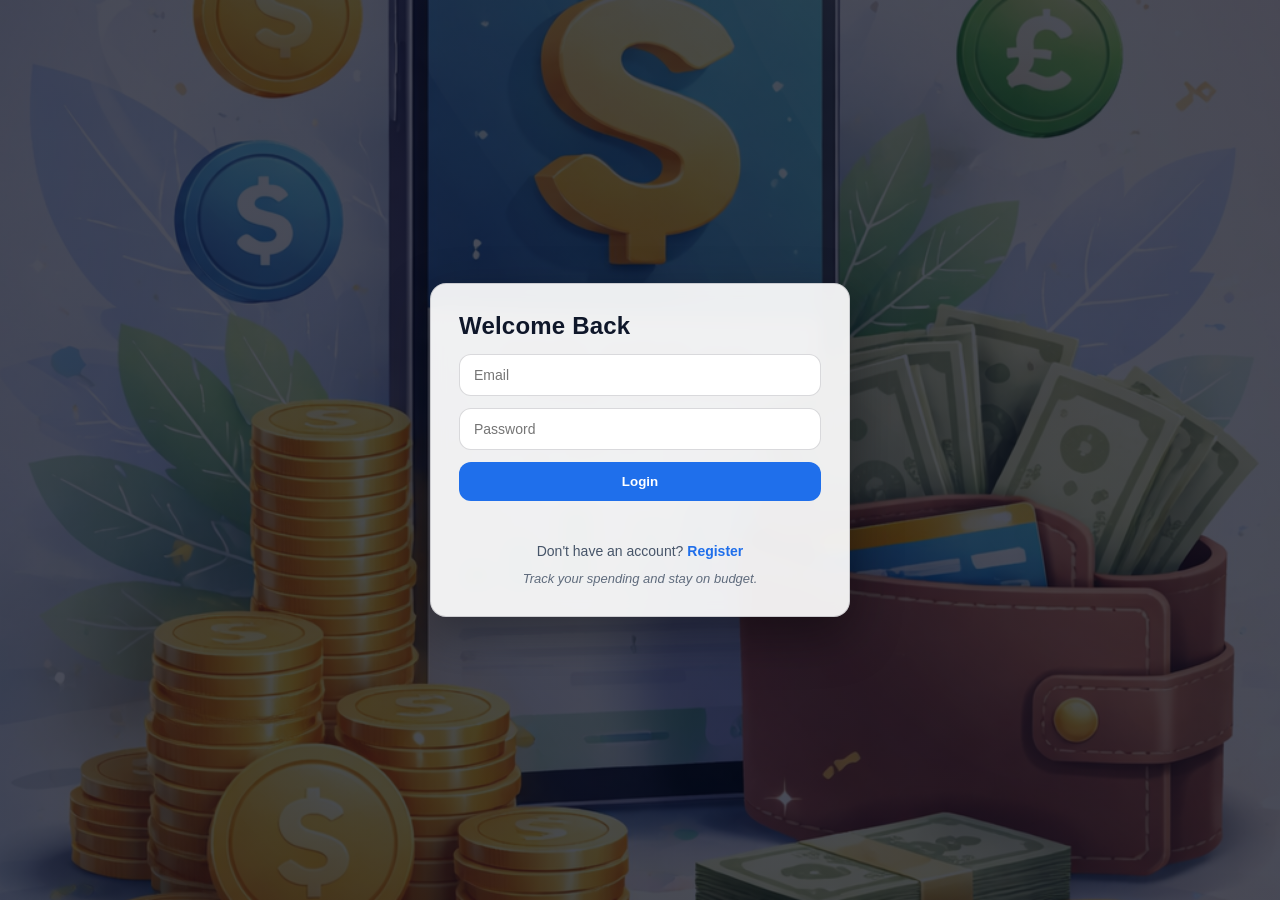
==== finance-app/index.html @ ba83f9e6 "initial commit" ====
<!DOCTYPE html>
<html lang="en">
<head>
    <meta charset="UTF-8">
    <meta name="viewport" content="width=device-width, initial-scale=1.0">
    <title>PERSONAL FINANCE APP</title>
    <link rel="stylesheet" href="style.css">
</head>
<body>
    <header class="app-header">
        <h1>My Spending Dashboard</h1>
        <button id="logoutBtn" class="logout-btn">Logout</button>
    </header>
    <section class="summary">
        <div>
            <h3>Total Spent</h3>
            <p>₦0</p>
        </div>
        
        <div>
            <h3>This Month</h3>
            <p>₦0</p>
        </div>

        <div>
            <h3>Top Category</h3>
            <p>None</p>
        </div>
    </section>
    <button id="reset-btn">Reset all Expense</button>
    <h2>Add Expenses</h2>
    <form id="expenseForm">
        <input type="number" placeholder="Amount" required>
        <select required>
            <option value="">Select Category</option>
            <option>Groceries</option>
            <option>Food</option>
            <option>Transport</option>
            <option>Electricity Bill</option>
            <option>Medical Bill</option>
            <option>Phone bill & Data</option>
            <option>Savings</option>
            <option>Personal Care</option>
            <option>Gifts</option>
            <option>Travel</option>
            <option>Entertainment</option>
            <option>Betting</option>
            <option>Investments</option>
            <option>Others</option>
        </select>

        <input type="date" id="expense-date" required>

        <button type="submit">Add Expense</button>
    </form>
    <h2>Expenses</h2>
    <table class="expense-table">
        <thead>
            <tr>
                <th>Amount</th>
                <th>Category</th>
                <th>Date</th>
                <th>Action</th>
            </tr>
        </thead>
        <tbody>

        </tbody>
    </table>
    <script src="script.js"></script>
</body>
</html>
---- finance-app/style.css ----
*{
    margin: 0;
    padding: 0;
    box-sizing: border-box;
    font-family: arial, sans-serif;
}
.app-header {
    display: flex;
    justify-content: space-between;
    align-items: center;
    margin-bottom: 20px;
}

.logout-btn {
    background: #e74c3c;
    color: white;
    border: none;
    padding: 8px 14px;
    border-radius: 6px;
    cursor: pointer;
}

.logout-btn:hover {
    background: #c0392b;
}
body{
    padding: 20px;
    color: #333;
    background-image: linear-gradient(
        rgba(244, 246, 248, 0.4),
        rgba(244, 246, 248, 0.4)
    ),
    url("../images/finance-bg.png");
    background-size: cover;
    background-position: center;
    background-repeat: no-repeat;
    background-attachment: fixed;
}
h1, h2{
    margin-bottom: 10px;
    font-size: 16px;
    color: #555;
}
.summary{
    display: flex;
    gap: 20px;
    margin-bottom: 20px;
}
.summary div{
    background-color: rgba(255, 255, 255, 0.95);
    padding: 20px;
    flex: 1;
    border-radius: 10px;
    box-shadow: 0 10px 25px rgba(0, 0, 0, 0.08);
}
.summary p{
    font-size: 22px;
    font-weight: bold;
}
form{
    background-color: rgba(255, 255, 255, 0.95);
    padding: 20px;
    margin-bottom: 30px;
    border-radius:10px;
    box-shadow: 0 10px 25px rgba(0, 0, 0, 0.08);
    display: flex;
    gap: 10px;
    flex-wrap: wrap;
}
form input, form select{
    padding: 10px;
    flex: 1;
    min-width: 150px;
    border: 1px solid #ccc;
    border-radius: 5px;
}
button{
    padding: 10px 20px;
    background-color: #1f6feb;
    color: white;
    border: none;
    border-radius: 5px;
    cursor: pointer;
    transition: background-color 0.2s;
}
button:hover{
    background-color: #155ac0;
}
#reset-btn{
    padding: 10px 20px;
    background-color: #e63946;
    color: white;
    border: none;
    border-radius: 5px;
    cursor: pointer;
    margin-bottom: 20px;
}
#reset-btn:hover{
    background-color: #c62828;
}
.editing {
  border: 2px solid #f59e0b;
  box-shadow: 0 0 10px rgba(245, 158, 11, 0.4);
}
table{
    width: 100%;
    border-collapse: collapse;
    background-color: rgba(255, 255, 255, 0.95);
    border-radius: 10px;
    box-shadow: 0 10px 25px rgba(0, 0, 0, 0.08);
}
th, td{
    padding: 10px;
    text-align: left;
}
th{
    background-color: #f0f0f0;
}
tr:nth-child(even) {
  background-color: #fafafa;
}
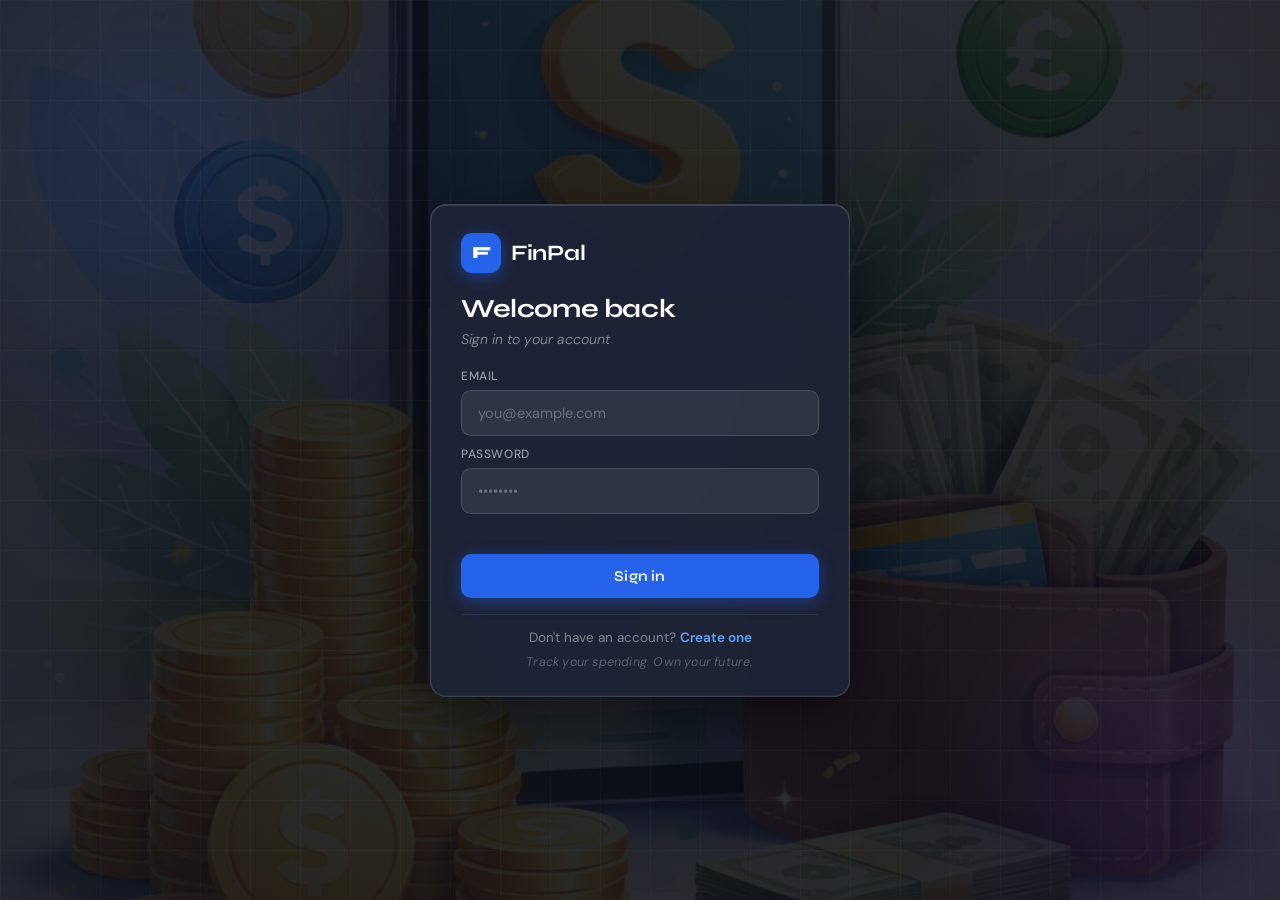
==== commit 6805d0fc: "updated commit" ====
--- a/finance-app/index.html
+++ b/finance-app/index.html
@@ -1,72 +1,176 @@
 <!DOCTYPE html>
-<html lang="en">
+<html lang="en" data-theme="light">
 <head>
-    <meta charset="UTF-8">
-    <meta name="viewport" content="width=device-width, initial-scale=1.0">
-    <title>PERSONAL FINANCE APP</title>
-    <link rel="stylesheet" href="style.css">
+  <meta charset="UTF-8">
+  <meta name="viewport" content="width=device-width, initial-scale=1.0">
+  <title>FinPal — Dashboard</title>
+  <link rel="stylesheet" href="style.css">
 </head>
 <body>
+  <div class="app-wrapper">
+
+    <!-- HEADER -->
     <header class="app-header">
-        <h1>My Spending Dashboard</h1>
-        <button id="logoutBtn" class="logout-btn">Logout</button>
+      <div class="header-left">
+        <div class="logo-mark">F</div>
+        <div>
+          <div class="app-name">FinPal</div>
+          <div class="app-tagline">Your money, your control!</div>
+        </div>
+      </div>
+      <div class="header-right">
+        <button class="theme-toggle" id="themeToggle" title="Toggle theme" aria-label="Toggle dark mode"></button>
+        <span class="plan-badge" id="planBadge">Free</span>
+        <button class="btn btn-premium btn-sm" id="subscribeBtn" type="button">Subscribe</button>
+        <div class="user-badge">
+          <div class="user-avatar" id="userAvatar">U</div>
+          <span class="user-email" id="userEmail">user@email.com</span>
+        </div>
+        <button class="btn logout-btn" id="logoutBtn">Logout</button>
+      </div>
     </header>
+
+    <!-- SUMMARY CARDS -->
     <section class="summary">
-        <div>
-            <h3>Total Spent</h3>
-            <p>₦0</p>
+      <div class="summary-card">
+        <div class="card-label">Total Spent</div>
+        <div class="card-value" id="totalSpent"><span class="currency">₦</span>0.00</div>
+        <div class="card-sub">All time</div>
+      </div>
+      <div class="summary-card">
+        <div class="card-label">This Month</div>
+        <div class="card-value" id="thisMonth"><span class="currency">₦</span>0.00</div>
+        <div class="card-sub" id="currentMonthLabel">—</div>
+      </div>
+      <div class="summary-card">
+        <div class="card-label">Top Category</div>
+        <div class="card-value" id="topCategory" style="font-size:18px; margin-top:4px;">None</div>
+        <div class="card-sub">By total spend</div>
+      </div>
+    </section>
+
+    <!-- ADD EXPENSE -->
+    <div class="section-header">
+      <h2 class="section-title">Add Expense</h2>
+      <span id="editingBadge" style="display:none; font-size:12px; color:var(--amber); font-weight:500;">✏️ Editing expense</span>
+    </div>
+
+    <div class="form-card" id="formCard">
+      <form id="expenseForm">
+        <div class="form-grid">
+          <div class="form-group">
+            <label class="form-label" for="amountInput">Amount (₦)</label>
+            <input class="form-input" type="number" id="amountInput" name="amount" placeholder="0.00" min="0.01" step="0.01" required>
+          </div>
+          <div class="form-group">
+            <label class="form-label" for="categorySelect">Category</label>
+            <select class="form-select" id="categorySelect" name="category" required>
+              <option value="">Select category</option>
+              <option>Groceries</option>
+              <option>Food</option>
+              <option>Transport</option>
+              <option>Electricity Bill</option>
+              <option>Medical Bill</option>
+              <option>Phone bill &amp; Data</option>
+              <option>Savings</option>
+              <option>Personal Care</option>
+              <option>Gifts</option>
+              <option>Travel</option>
+              <option>Entertainment</option>
+              <option>Betting</option>
+              <option>Investments</option>
+              <option>Others</option>
+            </select>
+          </div>
+          <div class="form-group">
+            <label class="form-label" for="dateInput">Date</label>
+            <input class="form-input" type="date" id="dateInput" name="date" required>
+          </div>
+          <div style="display:flex; gap:8px; align-items:flex-end;">
+            <button class="btn btn-primary" type="submit" id="submitBtn">
+              <span id="submitLabel">+ Add</span>
+            </button>
+            <button class="btn btn-ghost btn-sm" type="button" id="cancelEditBtn" style="display:none;">Cancel</button>
+          </div>
         </div>
-        
-        <div>
-            <h3>This Month</h3>
-            <p>₦0</p>
+      </form>
+    </div>
+
+    <!-- EXPENSES TABLE -->
+    <div class="top-actions">
+      <h2 class="section-title">Expenses</h2>
+      <button class="btn btn-danger btn-sm" id="resetBtn">🗑 Reset all</button>
+    </div>
+
+    <div class="table-card">
+      <div class="table-toolbar">
+        <span class="section-title" style="font-size:13px; color:var(--text2);" id="expenseCount">0 expenses</span>
+      </div>
+      <div id="tableContainer">
+        <table class="expense-table" id="expenseTable">
+          <thead>
+            <tr>
+              <th>Amount</th>
+              <th>Category</th>
+              <th>Date</th>
+              <th>Actions</th>
+            </tr>
+          </thead>
+          <tbody id="expenseBody"></tbody>
+        </table>
+        <div class="empty-state" id="emptyState" style="display:none;">
+          <div class="empty-icon">💸</div>
+          <div class="empty-title">No expenses yet</div>
+          <div class="empty-sub">Add your first expense above to get started</div>
         </div>
+      </div>
+    </div>
 
-        <div>
-            <h3>Top Category</h3>
-            <p>None</p>
+  </div><!-- /.app-wrapper -->
+
+  <div class="modal-backdrop" id="premiumModal" aria-hidden="true">
+    <div class="premium-modal" role="dialog" aria-modal="true" aria-labelledby="premiumTitle">
+      <button class="modal-close" id="closePremiumModal" type="button" aria-label="Close premium modal">x</button>
+      <div class="modal-eyebrow">FinPal Premium</div>
+      <h2 class="modal-title" id="premiumTitle">Unlock deeper money insights</h2>
+      <p class="modal-copy">Subscribe to access advanced tools built for reports, planning, and better spending decisions.</p>
+      <div class="modal-feature-list">
+        <div class="modal-feature">
+          <strong>Statements</strong>
+          <span>Download monthly CSV/PDF reports.</span>
         </div>
-    </section>
-    <button id="reset-btn">Reset all Expense</button>
-    <h2>Add Expenses</h2>
-    <form id="expenseForm">
-        <input type="number" placeholder="Amount" required>
-        <select required>
-            <option value="">Select Category</option>
-            <option>Groceries</option>
-            <option>Food</option>
-            <option>Transport</option>
-            <option>Electricity Bill</option>
-            <option>Medical Bill</option>
-            <option>Phone bill & Data</option>
-            <option>Savings</option>
-            <option>Personal Care</option>
-            <option>Gifts</option>
-            <option>Travel</option>
-            <option>Entertainment</option>
-            <option>Betting</option>
-            <option>Investments</option>
-            <option>Others</option>
-        </select>
+        <div class="modal-feature">
+          <strong>Pie Charts</strong>
+          <span>See category breakdowns at a glance.</span>
+        </div>
+        <div class="modal-feature">
+          <strong>Income Tracking</strong>
+          <span>Track salary, business, and side income.</span>
+        </div>
+      </div>
+      <button class="btn btn-primary premium-activate-btn" id="activatePremiumBtn" type="button">Activate Premium</button>
+      <p class="modal-note">Mock activation for now. Paystack will replace this step later.</p>
+    </div>
+  </div>
 
-        <input type="date" id="expense-date" required>
+  <script src="../login_auth/auth.js"></script>
+  <script src="script.js"></script>
+  <script>
+    // Theme toggle
+    const html = document.documentElement;
+    const toggleBtn = document.getElementById('themeToggle');
+    const saved = localStorage.getItem('finpal_theme') || 'light';
+    html.setAttribute('data-theme', saved);
 
-        <button type="submit">Add Expense</button>
-    </form>
-    <h2>Expenses</h2>
-    <table class="expense-table">
-        <thead>
-            <tr>
-                <th>Amount</th>
-                <th>Category</th>
-                <th>Date</th>
-                <th>Action</th>
-            </tr>
-        </thead>
-        <tbody>
+    toggleBtn.addEventListener('click', () => {
+      const next = html.getAttribute('data-theme') === 'dark' ? 'light' : 'dark';
+      html.setAttribute('data-theme', next);
+      localStorage.setItem('finpal_theme', next);
+    });
 
-        </tbody>
-    </table>
-    <script src="script.js"></script>
+    // Current month label
+    document.getElementById('currentMonthLabel').textContent =
+      new Date().toLocaleString('en-NG', { month: 'long', year: 'numeric' });
+  </script>
 </body>
-</html>+</html>
--- a/finance-app/style.css
+++ b/finance-app/style.css
@@ -1,121 +1,739 @@
-*{
-    margin: 0;
-    padding: 0;
-    box-sizing: border-box;
-    font-family: arial, sans-serif;
-}
+@import url('https://fonts.googleapis.com/css2?family=Syne:wght@400;500;600;700;800&family=DM+Sans:ital,opsz,wght@0,9..40,300;0,9..40,400;0,9..40,500;1,9..40,300&display=swap');
+
+/* ── TOKENS ── */
+:root {
+  --font-display: 'Syne', sans-serif;
+  --font-body: 'DM Sans', sans-serif;
+
+  /* Light mode */
+  --bg:         #f4f5f7;
+  --bg2:        #ffffff;
+  --bg3:        #eef0f4;
+  --surface:    #ffffff;
+  --surface2:   #f8f9fb;
+  --border:     rgba(0,0,0,0.08);
+  --border2:    rgba(0,0,0,0.13);
+  --text:       #0f1117;
+  --text2:      #4a5060;
+  --text3:      #8b92a5;
+  --accent:     #2563eb;
+  --accent2:    #1d4ed8;
+  --accent-rgb: 37,99,235;
+  --green:      #059669;
+  --green-bg:   #ecfdf5;
+  --red:        #dc2626;
+  --red-bg:     #fef2f2;
+  --amber:      #d97706;
+  --amber-bg:   #fffbeb;
+  --shadow-sm:  0 1px 3px rgba(0,0,0,0.08), 0 1px 2px rgba(0,0,0,0.05);
+  --shadow-md:  0 4px 16px rgba(0,0,0,0.08), 0 2px 6px rgba(0,0,0,0.05);
+  --shadow-lg:  0 12px 40px rgba(0,0,0,0.10), 0 4px 12px rgba(0,0,0,0.06);
+  --radius:     14px;
+  --radius-sm:  8px;
+  --radius-lg:  20px;
+  --transition: 0.2s cubic-bezier(0.4,0,0.2,1);
+}
+
+[data-theme="dark"] {
+  --bg:         #0d0f14;
+  --bg2:        #13151c;
+  --bg3:        #1a1d27;
+  --surface:    #1a1d27;
+  --surface2:   #21253200;
+  --border:     rgba(255,255,255,0.07);
+  --border2:    rgba(255,255,255,0.12);
+  --text:       #eef0f6;
+  --text2:      #9299b0;
+  --text3:      #565d75;
+  --accent:     #3b82f6;
+  --accent2:    #60a5fa;
+  --accent-rgb: 59,130,246;
+  --green:      #10b981;
+  --green-bg:   rgba(16,185,129,0.1);
+  --red:        #f87171;
+  --red-bg:     rgba(248,113,113,0.1);
+  --amber:      #fbbf24;
+  --amber-bg:   rgba(251,191,36,0.1);
+  --shadow-sm:  0 1px 3px rgba(0,0,0,0.4);
+  --shadow-md:  0 4px 16px rgba(0,0,0,0.35);
+  --shadow-lg:  0 12px 40px rgba(0,0,0,0.5);
+}
+
+/* ── RESET ── */
+*, *::before, *::after {
+  margin: 0; padding: 0;
+  box-sizing: border-box;
+}
+
+html { scroll-behavior: smooth; }
+
+body {
+  font-family: var(--font-body);
+  font-size: 15px;
+  color: var(--text);
+  background-color: var(--bg);
+  background-image:
+    linear-gradient(rgba(244, 245, 247, 0.70), rgba(244, 245, 247, 0.70)),
+    url("../images/finance-bg.png");
+  background-size: cover;
+  background-position: center;
+  background-repeat: no-repeat;
+  background-attachment: fixed;
+  min-height: 100vh;
+  transition: background-color var(--transition), color var(--transition);
+  -webkit-font-smoothing: antialiased;
+}
+
+[data-theme="dark"] body {
+  background-image:
+    linear-gradient(rgba(13, 15, 20, 0.82), rgba(13, 15, 20, 0.82)),
+    url("../images/finance-bg.png");
+}
+
+/* ── LAYOUT ── */
+.app-wrapper {
+  max-width: 1100px;
+  margin: 0 auto;
+  padding: 0 24px 60px;
+}
+
+/* ── HEADER ── */
 .app-header {
-    display: flex;
-    justify-content: space-between;
-    align-items: center;
-    margin-bottom: 20px;
+  display: flex;
+  justify-content: space-between;
+  align-items: center;
+  padding: 20px 0 28px;
+  border-bottom: 1px solid var(--border);
+  margin-bottom: 32px;
+}
+
+.header-left {
+  display: flex;
+  align-items: center;
+  gap: 12px;
+}
+
+.logo-mark {
+  width: 38px;
+  height: 38px;
+  background: var(--accent);
+  border-radius: 10px;
+  display: flex;
+  align-items: center;
+  justify-content: center;
+  font-family: var(--font-display);
+  font-weight: 800;
+  font-size: 16px;
+  color: #fff;
+  letter-spacing: -0.5px;
+  box-shadow: 0 4px 12px rgba(var(--accent-rgb), 0.35);
+}
+
+.app-name {
+  font-family: var(--font-display);
+  font-size: 20px;
+  font-weight: 700;
+  color: var(--text);
+  letter-spacing: -0.3px;
+}
+
+.app-tagline {
+  font-size: 12px;
+  color: var(--text3);
+  font-weight: 400;
+}
+
+.header-right {
+  display: flex;
+  align-items: center;
+  gap: 12px;
+}
+
+/* ── THEME TOGGLE ── */
+.theme-toggle {
+  width: 44px;
+  height: 24px;
+  background: var(--bg3);
+  border: 1px solid var(--border2);
+  border-radius: 12px;
+  cursor: pointer;
+  position: relative;
+  transition: background var(--transition);
+  flex-shrink: 0;
+}
+
+.theme-toggle::after {
+  content: '';
+  position: absolute;
+  width: 18px;
+  height: 18px;
+  background: var(--surface);
+  border-radius: 50%;
+  top: 2px;
+  left: 2px;
+  transition: transform var(--transition), background var(--transition);
+  box-shadow: var(--shadow-sm);
+}
+
+[data-theme="dark"] .theme-toggle::after {
+  transform: translateX(20px);
+  background: var(--accent);
+}
+
+.theme-icon {
+  font-size: 13px;
+  pointer-events: none;
+  user-select: none;
+}
+
+.user-badge {
+  display: flex;
+  align-items: center;
+  gap: 8px;
+  padding: 6px 12px 6px 6px;
+  background: var(--surface);
+  border: 1px solid var(--border);
+  border-radius: 100px;
+  box-shadow: var(--shadow-sm);
+}
+
+.user-avatar {
+  width: 26px;
+  height: 26px;
+  background: linear-gradient(135deg, var(--accent), #8b5cf6);
+  border-radius: 50%;
+  display: flex;
+  align-items: center;
+  justify-content: center;
+  font-size: 11px;
+  font-weight: 700;
+  color: #fff;
+}
+
+.user-email {
+  font-size: 12.5px;
+  font-weight: 500;
+  color: var(--text2);
+  max-width: 160px;
+  overflow: hidden;
+  text-overflow: ellipsis;
+  white-space: nowrap;
 }
 
 .logout-btn {
-    background: #e74c3c;
-    color: white;
-    border: none;
-    padding: 8px 14px;
-    border-radius: 6px;
-    cursor: pointer;
+  padding: 7px 14px;
+  background: var(--red-bg);
+  color: var(--red);
+  border: 1px solid transparent;
+  border-radius: 8px;
+  font-family: var(--font-body);
+  font-size: 13px;
+  font-weight: 500;
+  cursor: pointer;
+  transition: all var(--transition);
 }
 
 .logout-btn:hover {
-    background: #c0392b;
-}
-body{
-    padding: 20px;
-    color: #333;
-    background-image: linear-gradient(
-        rgba(244, 246, 248, 0.4),
-        rgba(244, 246, 248, 0.4)
-    ),
-    url("../images/finance-bg.png");
-    background-size: cover;
-    background-position: center;
-    background-repeat: no-repeat;
-    background-attachment: fixed;
-}
-h1, h2{
-    margin-bottom: 10px;
-    font-size: 16px;
-    color: #555;
-}
-.summary{
-    display: flex;
-    gap: 20px;
-    margin-bottom: 20px;
-}
-.summary div{
-    background-color: rgba(255, 255, 255, 0.95);
-    padding: 20px;
-    flex: 1;
-    border-radius: 10px;
-    box-shadow: 0 10px 25px rgba(0, 0, 0, 0.08);
-}
-.summary p{
-    font-size: 22px;
-    font-weight: bold;
-}
-form{
-    background-color: rgba(255, 255, 255, 0.95);
-    padding: 20px;
-    margin-bottom: 30px;
-    border-radius:10px;
-    box-shadow: 0 10px 25px rgba(0, 0, 0, 0.08);
-    display: flex;
-    gap: 10px;
-    flex-wrap: wrap;
-}
-form input, form select{
-    padding: 10px;
-    flex: 1;
-    min-width: 150px;
-    border: 1px solid #ccc;
-    border-radius: 5px;
-}
-button{
-    padding: 10px 20px;
-    background-color: #1f6feb;
-    color: white;
-    border: none;
-    border-radius: 5px;
-    cursor: pointer;
-    transition: background-color 0.2s;
-}
-button:hover{
-    background-color: #155ac0;
-}
-#reset-btn{
-    padding: 10px 20px;
-    background-color: #e63946;
-    color: white;
-    border: none;
-    border-radius: 5px;
-    cursor: pointer;
-    margin-bottom: 20px;
-}
-#reset-btn:hover{
-    background-color: #c62828;
-}
-.editing {
-  border: 2px solid #f59e0b;
-  box-shadow: 0 0 10px rgba(245, 158, 11, 0.4);
-}
-table{
-    width: 100%;
-    border-collapse: collapse;
-    background-color: rgba(255, 255, 255, 0.95);
-    border-radius: 10px;
-    box-shadow: 0 10px 25px rgba(0, 0, 0, 0.08);
-}
-th, td{
-    padding: 10px;
-    text-align: left;
-}
-th{
-    background-color: #f0f0f0;
-}
-tr:nth-child(even) {
-  background-color: #fafafa;
-}+  background: var(--red);
+  color: #fff;
+}
+
+.plan-badge {
+  display: inline-flex;
+  align-items: center;
+  justify-content: center;
+  min-height: 30px;
+  padding: 0 12px;
+  background: var(--amber-bg);
+  color: var(--amber);
+  border: 1px solid rgba(217, 119, 6, 0.18);
+  border-radius: 999px;
+  font-size: 12px;
+  font-weight: 700;
+  text-transform: uppercase;
+  letter-spacing: 0.5px;
+}
+
+.plan-badge.premium {
+  background: var(--green-bg);
+  color: var(--green);
+  border-color: rgba(5, 150, 105, 0.2);
+}
+
+.btn-premium {
+  background: var(--amber);
+  color: #fff;
+  border: 1px solid transparent;
+  box-shadow: 0 2px 8px rgba(217, 119, 6, 0.22);
+}
+
+.btn-premium:hover {
+  background: #b45309;
+  box-shadow: 0 4px 14px rgba(217, 119, 6, 0.28);
+  transform: translateY(-1px);
+}
+
+/* ── SUMMARY CARDS ── */
+.summary {
+  display: grid;
+  grid-template-columns: repeat(3, 1fr);
+  gap: 16px;
+  margin-bottom: 28px;
+}
+
+.summary-card {
+  background: var(--surface);
+  border: 1px solid var(--border);
+  border-radius: var(--radius);
+  padding: 22px 24px;
+  box-shadow: var(--shadow-sm);
+  position: relative;
+  overflow: hidden;
+  transition: box-shadow var(--transition), transform var(--transition);
+}
+
+.summary-card:hover {
+  box-shadow: var(--shadow-md);
+  transform: translateY(-1px);
+}
+
+.summary-card::before {
+  content: '';
+  position: absolute;
+  top: 0; left: 0; right: 0;
+  height: 3px;
+  background: var(--card-accent, var(--accent));
+  border-radius: var(--radius) var(--radius) 0 0;
+}
+
+.summary-card:nth-child(1) { --card-accent: var(--accent); }
+.summary-card:nth-child(2) { --card-accent: var(--green); }
+.summary-card:nth-child(3) { --card-accent: var(--amber); }
+
+.card-label {
+  font-size: 11.5px;
+  font-weight: 500;
+  color: var(--text3);
+  text-transform: uppercase;
+  letter-spacing: 0.8px;
+  margin-bottom: 10px;
+}
+
+.card-value {
+  font-family: var(--font-display);
+  font-size: 26px;
+  font-weight: 700;
+  color: var(--text);
+  letter-spacing: -0.5px;
+  line-height: 1;
+}
+
+.card-sub {
+  font-size: 12px;
+  color: var(--text3);
+  margin-top: 6px;
+}
+
+.modal-backdrop {
+  position: fixed;
+  inset: 0;
+  display: none;
+  align-items: center;
+  justify-content: center;
+  padding: 24px;
+  background: rgba(6, 10, 18, 0.58);
+  backdrop-filter: blur(10px);
+  z-index: 50;
+}
+
+.modal-backdrop.open {
+  display: flex;
+}
+
+.premium-modal {
+  width: min(100%, 440px);
+  position: relative;
+  background: var(--surface);
+  border: 1px solid var(--border2);
+  border-radius: var(--radius);
+  box-shadow: var(--shadow-lg);
+  padding: 26px;
+}
+
+.modal-close {
+  position: absolute;
+  top: 14px;
+  right: 14px;
+  width: 30px;
+  height: 30px;
+  border: 1px solid var(--border);
+  border-radius: 50%;
+  background: var(--surface2);
+  color: var(--text2);
+  cursor: pointer;
+  font-size: 15px;
+}
+
+.modal-eyebrow {
+  color: var(--amber);
+  font-size: 12px;
+  font-weight: 800;
+  text-transform: uppercase;
+  letter-spacing: 0.8px;
+  margin-bottom: 8px;
+}
+
+.modal-title {
+  font-family: var(--font-display);
+  font-size: 24px;
+  line-height: 1.15;
+  color: var(--text);
+  margin-bottom: 8px;
+}
+
+.modal-copy,
+.modal-note {
+  color: var(--text3);
+  font-size: 13px;
+  line-height: 1.45;
+}
+
+.modal-feature-list {
+  display: grid;
+  gap: 10px;
+  margin: 18px 0;
+}
+
+.modal-feature {
+  padding: 12px;
+  background: var(--surface2);
+  border: 1px solid var(--border);
+  border-radius: var(--radius-sm);
+}
+
+.modal-feature strong,
+.modal-feature span {
+  display: block;
+}
+
+.modal-feature strong {
+  font-size: 14px;
+  color: var(--text);
+  margin-bottom: 4px;
+}
+
+.modal-feature span {
+  color: var(--text3);
+  font-size: 12.5px;
+}
+
+.premium-activate-btn {
+  width: 100%;
+}
+
+.modal-note {
+  text-align: center;
+  margin-top: 10px;
+}
+
+/* ── SECTION HEADERS ── */
+.section-header {
+  display: flex;
+  align-items: center;
+  justify-content: space-between;
+  margin-bottom: 14px;
+}
+
+.section-title {
+  font-family: var(--font-display);
+  font-size: 15px;
+  font-weight: 600;
+  color: var(--text);
+  letter-spacing: -0.2px;
+}
+
+/* ── FORM ── */
+.form-card {
+  background: var(--surface);
+  border: 1px solid var(--border);
+  border-radius: var(--radius);
+  padding: 24px;
+  box-shadow: var(--shadow-sm);
+  margin-bottom: 24px;
+  transition: border-color var(--transition), box-shadow var(--transition);
+}
+
+.form-card.editing {
+  border-color: var(--amber);
+  box-shadow: 0 0 0 3px rgba(217, 119, 6, 0.12);
+}
+
+.form-grid {
+  display: grid;
+  grid-template-columns: 1fr 1fr 1fr auto;
+  gap: 12px;
+  align-items: end;
+}
+
+.form-group {
+  display: flex;
+  flex-direction: column;
+  gap: 6px;
+}
+
+.form-label {
+  font-size: 12px;
+  font-weight: 500;
+  color: var(--text3);
+  text-transform: uppercase;
+  letter-spacing: 0.5px;
+}
+
+.form-input,
+.form-select {
+  width: 100%;
+  padding: 11px 14px;
+  background: var(--bg);
+  border: 1.5px solid var(--border2);
+  border-radius: var(--radius-sm);
+  font-family: var(--font-body);
+  font-size: 14px;
+  font-weight: 400;
+  color: var(--text);
+  transition: border-color var(--transition), box-shadow var(--transition), background var(--transition);
+  outline: none;
+  -webkit-appearance: none;
+  appearance: none;
+}
+
+.form-select {
+  background-image: url("data:image/svg+xml,%3Csvg xmlns='http://www.w3.org/2000/svg' width='12' height='12' viewBox='0 0 12 12'%3E%3Cpath fill='%238b92a5' d='M6 8L1 3h10z'/%3E%3C/svg%3E");
+  background-repeat: no-repeat;
+  background-position: right 12px center;
+  padding-right: 32px;
+  cursor: pointer;
+}
+
+.form-input:focus,
+.form-select:focus {
+  border-color: var(--accent);
+  box-shadow: 0 0 0 3px rgba(var(--accent-rgb), 0.12);
+  background: var(--surface);
+}
+
+.form-input::placeholder { color: var(--text3); }
+
+/* ── BUTTONS ── */
+.btn {
+  display: inline-flex;
+  align-items: center;
+  justify-content: center;
+  gap: 7px;
+  padding: 11px 20px;
+  border: none;
+  border-radius: var(--radius-sm);
+  font-family: var(--font-body);
+  font-size: 14px;
+  font-weight: 500;
+  cursor: pointer;
+  transition: all var(--transition);
+  white-space: nowrap;
+  letter-spacing: 0.1px;
+}
+
+.btn-primary {
+  background: var(--accent);
+  color: #fff;
+  box-shadow: 0 2px 8px rgba(var(--accent-rgb), 0.3);
+}
+
+.btn-primary:hover {
+  background: var(--accent2);
+  box-shadow: 0 4px 14px rgba(var(--accent-rgb), 0.4);
+  transform: translateY(-1px);
+}
+
+.btn-primary:active { transform: translateY(0); }
+
+.btn-danger {
+  background: var(--red-bg);
+  color: var(--red);
+  border: 1px solid transparent;
+}
+
+.btn-danger:hover {
+  background: var(--red);
+  color: #fff;
+}
+
+.btn-ghost {
+  background: transparent;
+  color: var(--text2);
+  border: 1px solid var(--border2);
+}
+
+.btn-ghost:hover {
+  background: var(--bg3);
+  color: var(--text);
+}
+
+.btn-sm {
+  padding: 7px 12px;
+  font-size: 12.5px;
+  border-radius: 7px;
+  gap: 5px;
+}
+
+/* ── TABLE ── */
+.table-card {
+  background: var(--surface);
+  border: 1px solid var(--border);
+  border-radius: var(--radius);
+  box-shadow: var(--shadow-sm);
+  overflow: hidden;
+}
+
+.table-toolbar {
+  display: flex;
+  align-items: center;
+  justify-content: space-between;
+  padding: 16px 20px;
+  border-bottom: 1px solid var(--border);
+  background: var(--surface2);
+}
+
+.expense-table {
+  width: 100%;
+  border-collapse: collapse;
+}
+
+.expense-table th {
+  padding: 12px 20px;
+  text-align: left;
+  font-size: 11.5px;
+  font-weight: 600;
+  color: var(--text3);
+  text-transform: uppercase;
+  letter-spacing: 0.7px;
+  background: var(--surface2);
+  border-bottom: 1px solid var(--border);
+}
+
+.expense-table td {
+  padding: 14px 20px;
+  font-size: 14px;
+  color: var(--text);
+  border-bottom: 1px solid var(--border);
+  transition: background var(--transition);
+}
+
+.expense-table tbody tr:last-child td {
+  border-bottom: none;
+}
+
+.expense-table tbody tr:hover td {
+  background: var(--bg3);
+}
+
+.amount-cell {
+  font-family: var(--font-display);
+  font-weight: 600;
+  font-size: 14.5px;
+  color: var(--text);
+}
+
+.category-badge {
+  display: inline-flex;
+  align-items: center;
+  padding: 4px 10px;
+  background: rgba(var(--accent-rgb), 0.1);
+  color: var(--accent);
+  border-radius: 100px;
+  font-size: 12px;
+  font-weight: 500;
+  letter-spacing: 0.1px;
+}
+
+.date-cell {
+  color: var(--text2);
+  font-size: 13.5px;
+}
+
+.action-cell {
+  display: flex;
+  gap: 6px;
+}
+
+/* ── EMPTY STATE ── */
+.empty-state {
+  text-align: center;
+  padding: 60px 20px;
+  color: var(--text3);
+}
+
+.empty-icon {
+  font-size: 40px;
+  margin-bottom: 14px;
+  opacity: 0.5;
+}
+
+.empty-title {
+  font-family: var(--font-display);
+  font-size: 16px;
+  font-weight: 600;
+  color: var(--text2);
+  margin-bottom: 6px;
+}
+
+.empty-sub {
+  font-size: 13.5px;
+  color: var(--text3);
+}
+
+/* ── TOP ROW ACTIONS ── */
+.top-actions {
+  display: flex;
+  align-items: center;
+  justify-content: space-between;
+  margin-bottom: 20px;
+}
+
+/* ── ANIMATIONS ── */
+@keyframes fadeInUp {
+  from { opacity: 0; transform: translateY(12px); }
+  to   { opacity: 1; transform: translateY(0); }
+}
+
+.summary-card { animation: fadeInUp 0.35s ease both; }
+.summary-card:nth-child(1) { animation-delay: 0.05s; }
+.summary-card:nth-child(2) { animation-delay: 0.1s; }
+.summary-card:nth-child(3) { animation-delay: 0.15s; }
+.form-card  { animation: fadeInUp 0.35s ease 0.2s both; }
+.table-card { animation: fadeInUp 0.35s ease 0.25s both; }
+
+/* ── RESPONSIVE ── */
+@media (max-width: 768px) {
+  .app-wrapper { padding: 0 16px 40px; }
+
+  .summary { grid-template-columns: 1fr; gap: 10px; }
+
+  .form-grid {
+    grid-template-columns: 1fr 1fr;
+  }
+
+  .form-grid .btn-primary {
+    grid-column: 1 / -1;
+  }
+
+  .user-email { display: none; }
+
+  .expense-table th:last-child,
+  .expense-table td:last-child { display: none; }
+
+  .card-value { font-size: 22px; }
+}
+
+@media (max-width: 480px) {
+  .form-grid { grid-template-columns: 1fr; }
+  .app-name { font-size: 17px; }
+}
